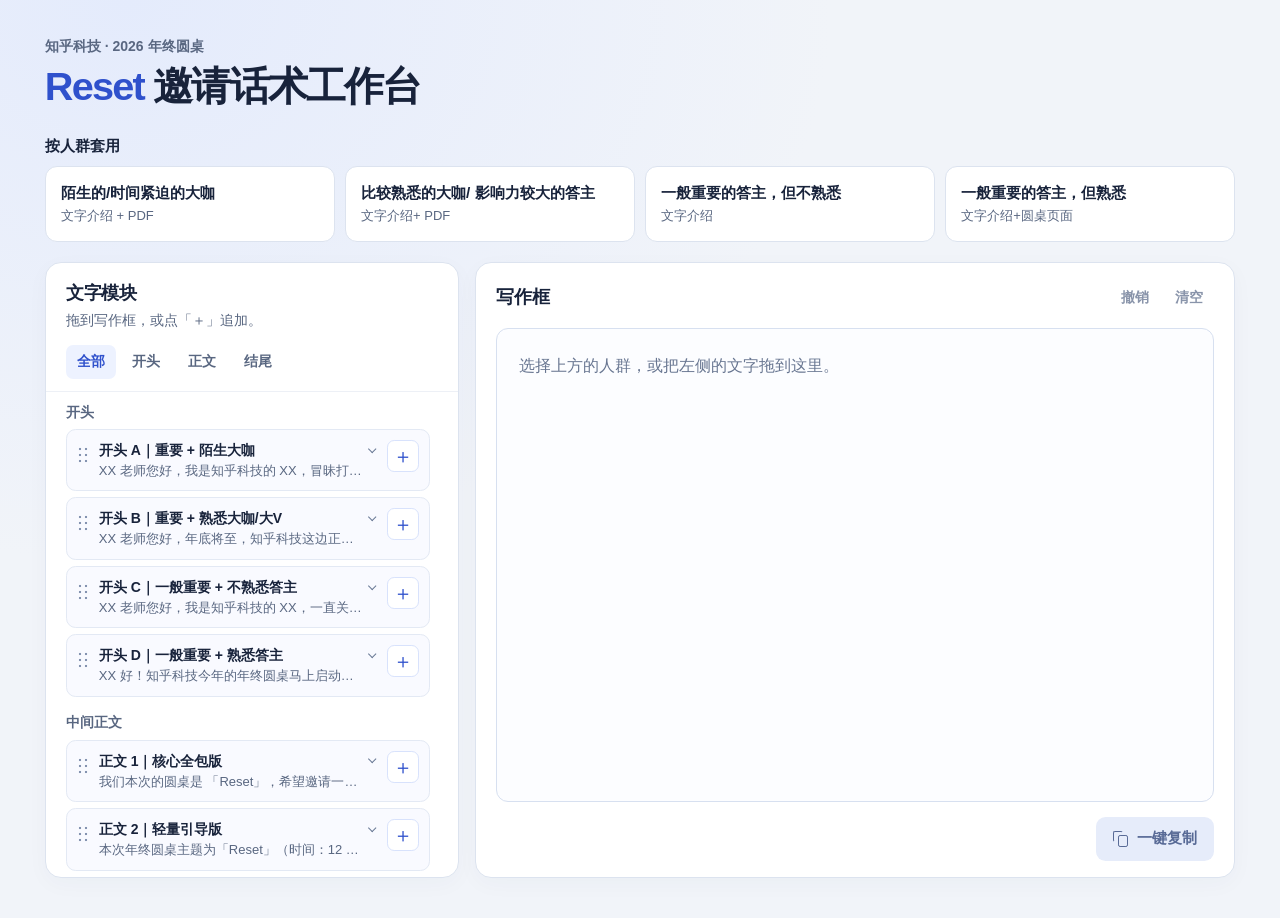
==== reset-invitation-studio/index.html @ f4f48638 "Remove the optional webpage note from the audience label" ====
<!doctype html>
<html lang="zh-CN">
<head>
  <meta charset="utf-8">
  <meta name="viewport" content="width=device-width, initial-scale=1">
  <meta name="description" content="为知乎科技 2026 年终圆桌组合、编辑和复制邀请话术。">
  <title>Reset 邀请话术工作台</title>
  <style>
    :root {
      color-scheme: light;
      font-family: Inter, -apple-system, BlinkMacSystemFont, "PingFang SC", "Microsoft YaHei", "Noto Sans CJK SC", sans-serif;
      color: #18233b;
      background: #f1f4f9;
      --muted: #596781;
      --border: #dce3ef;
      --accent: #2f51cc;
      --accent-light: #edf2ff;
      --white: #fff;
    }

    *, *::before, *::after { box-sizing: border-box; }
    [hidden] { display: none !important; }

    body {
      min-width: 18rem;
      min-height: 100vh;
      margin: 0;
      background: radial-gradient(ellipse at 10% 0%, #e4ebfc, transparent 44rem), #f1f4f9;
    }

    h1, h2, h3, p { margin: 0; }

    button, textarea { color: inherit; font: inherit; }
    button { cursor: pointer; }
    button:disabled { cursor: default; }

    button:focus-visible, summary:focus-visible {
      outline: 2px solid var(--accent);
      outline-offset: 3px;
    }

    .workspace {
      max-width: 88rem;
      margin-inline: auto;
      padding: clamp(1.5rem, 3vw, 2.75rem) clamp(1rem, 3.5vw, 3.25rem) 2.5rem;
    }

    .event-name {
      margin-bottom: 0.4rem;
      color: var(--muted);
      font-size: 0.875rem;
      font-weight: 600;
    }

    h1 {
      font-size: clamp(1.75rem, 3.1vw, 2.55rem);
      font-weight: 750;
      line-height: 1.16;
      letter-spacing: -0.045em;
    }

    h1 span { color: var(--accent); }

    .presets { margin-block: 1.75rem 1.25rem; }

    .presets h2 {
      margin-bottom: 0.625rem;
      font-size: 0.9375rem;
    }

    .preset-grid {
      display: grid;
      grid-template-columns: repeat(4, minmax(0, 1fr));
      gap: 0.625rem;
    }

    .preset {
      min-height: 4.75rem;
      padding: 0.75rem 0.95rem;
      border: 1px solid var(--border);
      border-radius: 0.75rem;
      background: var(--white);
      text-align: left;
      transition: border-color 120ms ease, background 120ms ease;
    }

    .preset:hover { border-color: #9aaddf; }

    .preset[aria-pressed="true"] {
      border-color: var(--accent);
      background: var(--accent-light);
      box-shadow: inset 0 0 0 1px var(--accent);
    }

    .preset-name {
      display: block;
      font-size: 0.9625rem;
      font-weight: 700;
      line-height: 1.45;
    }

    .preset-channel {
      display: block;
      margin-top: 0.2rem;
      color: var(--muted);
      font-size: 0.8125rem;
      line-height: 1.4;
    }

    .studio {
      display: grid;
      grid-template-columns: minmax(20rem, 0.9fr) minmax(0, 1.65fr);
      gap: 1rem;
    }

    .panel {
      display: flex;
      flex-direction: column;
      height: clamp(32rem, calc(100dvh - 17.75rem), 49rem);
      min-width: 0;
      border: 1px solid var(--border);
      border-radius: 1rem;
      background: var(--white);
      box-shadow: 0 6px 22px #263d6a08;
    }

    .panel-header { padding: 1.125rem 1.25rem 0.85rem; }

    .panel-header h2 {
      font-size: 1.125rem;
      line-height: 1.4;
      letter-spacing: -0.015em;
    }

    .panel-header p {
      margin-top: 0.25rem;
      color: var(--muted);
      font-size: 0.875rem;
      line-height: 1.5;
    }

    .module-filters {
      display: flex;
      flex-wrap: wrap;
      gap: 0.35rem;
      padding: 0 1.25rem 0.75rem;
      border-bottom: 1px solid #edf0f6;
    }

    .filter, .editor-action {
      min-height: 2.125rem;
      padding: 0.3rem 0.625rem;
      border: 1px solid transparent;
      border-radius: 0.45rem;
      background: transparent;
      color: var(--muted);
      font-size: 0.875rem;
      font-weight: 600;
    }

    .filter:hover, .editor-action:hover:not(:disabled) { background: #f2f5fb; }

    .filter[aria-pressed="true"] {
      background: var(--accent-light);
      color: var(--accent);
    }

    .module-list {
      flex: 1;
      min-height: 0;
      overflow-y: auto;
      overscroll-behavior-y: contain;
      scrollbar-gutter: stable;
      padding: 0.75rem 0.8rem 1rem 1.25rem;
    }

    .module-group + .module-group { margin-top: 1.1rem; }

    .module-group h3 {
      margin-bottom: 0.45rem;
      color: var(--muted);
      font-size: 0.875rem;
      font-weight: 700;
    }

    .module-card {
      display: grid;
      grid-template-columns: 0.75rem minmax(0, 1fr) 2rem;
      align-items: start;
      gap: 0.625rem;
      padding: 0.625rem;
      border: 1px solid #e3e9f4;
      border-radius: 0.6rem;
      background: #f9faff;
      cursor: grab;
    }

    .module-card + .module-card { margin-top: 0.375rem; }
    .module-card:hover { border-color: #aebaDF; }
    .module-card.is-dragging { opacity: 0.55; cursor: grabbing; }

    .grip {
      width: 0.75rem;
      height: 1.125rem;
      margin-top: 0.38rem;
      background: radial-gradient(circle, #8493b0 1px, transparent 1.6px) 0 0 / 0.375rem 0.375rem;
    }

    .module-card summary {
      position: relative;
      padding-right: 0.875rem;
      list-style: none;
      cursor: pointer;
    }

    .module-card summary::-webkit-details-marker { display: none; }

    .module-card summary::after {
      position: absolute;
      top: 0.37rem;
      right: 0.15rem;
      width: 0.4rem;
      height: 0.4rem;
      border: solid #687894;
      border-width: 0 1.5px 1.5px 0;
      content: "";
      transform: rotate(45deg);
    }

    .module-card details[open] summary::after { transform: translateY(0.15rem) rotate(225deg); }

    .module-title {
      display: block;
      font-size: 0.875rem;
      font-weight: 700;
      line-height: 1.5;
      overflow-wrap: anywhere;
    }

    .module-snippet, .module-note {
      color: var(--muted);
      font-size: 0.8125rem;
      line-height: 1.5;
    }

    .module-snippet {
      display: block;
      overflow: hidden;
      text-overflow: ellipsis;
      white-space: nowrap;
    }

    .module-card details[open] .module-snippet { display: none; }

    .module-note { margin-top: 0.35rem; }

    .module-text {
      margin-top: 0.4rem;
      font-size: 1rem;
      line-height: 1.65;
      white-space: pre-wrap;
      overflow-wrap: anywhere;
      cursor: text;
    }

    .add-button {
      display: grid;
      place-items: center;
      width: 2rem;
      height: 2rem;
      padding: 0;
      border: 1px solid #d8e2fc;
      border-radius: 0.45rem;
      background: var(--white);
      color: var(--accent);
      font-size: 1.25rem;
      line-height: 1;
    }

    .add-button:hover { background: var(--accent-light); }

    .compose-header {
      display: flex;
      justify-content: space-between;
      align-items: center;
      gap: 0.75rem;
    }

    .editor-actions { display: flex; gap: 0.25rem; }
    .editor-action:disabled { color: #8994aa; }

    .editor-frame {
      position: relative;
      display: flex;
      flex: 1;
      min-height: 0;
      margin: 0 1.25rem;
      border: 1px solid #d7e0f0;
      border-radius: 0.75rem;
      background: #fcfdff;
      transition: border-color 120ms ease, background 120ms ease;
    }

    .editor-frame:focus-within, .editor-frame.is-over {
      border-color: var(--accent);
      box-shadow: 0 0 0 2px #e2eaff;
    }

    .editor-frame.can-drop { border-color: var(--accent); border-style: dashed; }
    .editor-frame.is-over { background: var(--accent-light); }

    .drop-hint {
      position: absolute;
      right: 0.75rem;
      bottom: 0.75rem;
      display: none;
      padding: 0.45rem 0.65rem;
      border-radius: 0.45rem;
      background: var(--accent);
      color: var(--white);
      font-size: 0.875rem;
      font-weight: 600;
      pointer-events: none;
    }

    .editor-frame.is-over .drop-hint { display: block; }

    textarea {
      display: block;
      flex: 1;
      min-width: 0;
      min-height: 0;
      padding: clamp(0.9rem, 2vw, 1.375rem);
      resize: none;
      border: 0;
      border-radius: inherit;
      outline: none;
      background: transparent;
      font-size: 1rem;
      line-height: 1.85;
    }

    textarea::placeholder { color: #687691; }

    .editor-footer {
      display: flex;
      align-items: center;
      justify-content: space-between;
      gap: 0.75rem;
      padding: 0.9rem 1.25rem 1rem;
    }

    .feedback { color: #38558f; font-size: 0.875rem; line-height: 1.45; }

    .copy-button {
      display: inline-flex;
      flex: none;
      align-items: center;
      justify-content: center;
      gap: 0.55rem;
      min-height: 2.75rem;
      padding: 0.55rem 1rem;
      border: 1px solid transparent;
      border-radius: 0.6rem;
      background: var(--accent);
      color: var(--white);
      font-size: 0.9375rem;
      font-weight: 700;
    }

    .copy-button:hover:not(:disabled) { background: #233fa8; }
    .copy-button:disabled { background: #e6ecfa; color: #586a96; }

    .copy-icon {
      position: relative;
      display: block;
      width: 0.95rem;
      height: 1rem;
    }

    .copy-icon::before, .copy-icon::after {
      position: absolute;
      width: 0.63rem;
      height: 0.73rem;
      border: 1.5px solid currentColor;
      border-radius: 0.13rem;
      content: "";
    }

    .copy-icon::before { top: 0; left: 0; border-right-color: transparent; border-bottom-color: transparent; }
    .copy-icon::after { right: 0; bottom: 0; }

    @media (max-width: 56rem) {
      .preset-grid { grid-template-columns: repeat(2, minmax(0, 1fr)); }
      .studio { grid-template-columns: minmax(0, 1fr); }
      .panel { height: auto; }
      .module-list { max-height: 18rem; }
      .compose-panel { height: 32rem; }
    }

    @media (max-width: 29rem) {
      .workspace { padding-inline: 0.75rem; }
      .preset { padding-inline: 0.65rem; }
      .preset-name { font-size: 0.875rem; }
      .panel-header, .module-filters, .editor-footer { padding-inline: 0.85rem; }
      .module-list { padding-left: 0.85rem; }
      .editor-frame { margin-inline: 0.85rem; }
    }

    @media (prefers-reduced-motion: reduce) {
      *, *::before, *::after { transition: none !important; }
    }
  </style>
</head>
<body>
  <main class="workspace">
    <header>
      <p class="event-name">知乎科技 · 2026 年终圆桌</p>
      <h1><span>Reset</span> 邀请话术工作台</h1>
    </header>

    <section class="presets" aria-labelledby="presets-title">
      <h2 id="presets-title">按人群套用</h2>
      <div class="preset-grid" id="presets"></div>
    </section>

    <div class="studio">
      <section class="panel" aria-labelledby="modules-title">
        <header class="panel-header">
          <h2 id="modules-title">文字模块</h2>
          <p>拖到写作框，或点「＋」追加。</p>
        </header>
        <div class="module-filters" role="group" aria-label="筛选文字模块">
          <button class="filter" type="button" data-filter="all" aria-pressed="true">全部</button>
          <button class="filter" type="button" data-filter="opening" aria-pressed="false">开头</button>
          <button class="filter" type="button" data-filter="body" aria-pressed="false">正文</button>
          <button class="filter" type="button" data-filter="ending" aria-pressed="false">结尾</button>
        </div>
        <div class="module-list" id="module-list"></div>
      </section>

      <section class="panel compose-panel" id="compose-panel" aria-labelledby="compose-title">
        <header class="panel-header compose-header">
          <h2 id="compose-title">写作框</h2>
          <div class="editor-actions">
            <button class="editor-action" id="undo" type="button" disabled>撤销</button>
            <button class="editor-action" id="clear" type="button" disabled>清空</button>
          </div>
        </header>
        <div class="editor-frame" id="editor-frame">
          <textarea id="editor" aria-label="邀请话术正文" placeholder="选择上方的人群，或把左侧的文字拖到这里。" spellcheck="false"></textarea>
          <span class="drop-hint" aria-hidden="true">松开后追加文字</span>
        </div>
        <footer class="editor-footer">
          <p class="feedback" id="feedback" role="status"></p>
          <button class="copy-button" id="copy" type="button" disabled>
            <span class="copy-icon" aria-hidden="true"></span>
            一键复制
          </button>
        </footer>
      </section>
    </div>
  </main>

  <template id="module-card-template">
    <article class="module-card" draggable="true">
      <span class="grip" aria-hidden="true"></span>
      <details>
        <summary>
          <span class="module-title"></span>
          <span class="module-snippet"></span>
        </summary>
        <p class="module-note" hidden></p>
        <p class="module-text"></p>
      </details>
      <button class="add-button" type="button">＋</button>
    </article>
  </template>

  <script>
    const moduleGroups = [
      { id: 'opening', title: '开头' },
      { id: 'body', title: '中间正文' },
      { id: 'ending', title: '结尾引导' },
    ];

    const modules = [
      {
        id: 'opening-a', group: 'opening', title: '开头 A｜重要 + 陌生大咖',
        text: 'XX 老师您好，我是知乎科技的 XX，冒昧打扰。之前关注过您在 XX 方向的工作，2026年收官之际，知乎科技即将举办年终线上圆桌活动，想诚挚邀请您参与。',
      },
      {
        id: 'opening-b', group: 'opening', title: '开头 B｜重要 + 熟悉大咖/大V',
        text: 'XX 老师您好，年底将至，知乎科技这边正在筹备今年的年终线上圆桌，想诚挚邀请您参与。',
      },
      {
        id: 'opening-c', group: 'opening', title: '开头 C｜一般重要 + 不熟悉答主',
        text: 'XX 老师您好，我是知乎科技的 XX，一直关注您在站内的专业分享。年底将至，知乎科技推出了 2026 年终圆桌策划，想来邀请您参与。',
      },
      {
        id: 'opening-d', group: 'opening', title: '开头 D｜一般重要 + 熟悉答主',
        text: 'XX 好！知乎科技今年的年终圆桌马上启动了，来问问你今年有没有兴趣一起参与。',
      },
      {
        id: 'body-1', group: 'body', title: '正文 1｜核心全包版',
        note: '（针对重要人群，不点开附件也能做决定）',
        text: `我们本次的圆桌是 「Reset」，希望邀请一线研究者和从业者，共同回顾这一年的经历与判断。去年的年终策划累计产生了 12w+ 互动、1000w+ 全网曝光。
为了不占用您太多时间，核心信息整理如下：
活动时间：2026 年 12 月 8 日 — 2027 年 1 月 5 日（期间任意时间发布均可）
话题方向（任选其一，或自带议题）：
· 个人感受：总结你的 2026，聊聊这一年的真实体感与关键选择；
· 行业变化：分享您这一年对 AI 行业「潮起潮落」的观察与思考；
· 专业判断：聊聊您对当下格局变化中的取舍和思考。
参与方式：您可以从PDF里直接点击链接，选一道感兴趣的问题作答，或提出一个您认为值得行业继续探讨的新问题（篇幅不限，我们也可以协助您敲定选题、梳理结构）。
我们将提供的平台支持：圆桌主页嘉宾席、精选至年度专题、官方账号及外媒矩阵的强力传播，以及站内专属流量扶持。`,
      },
      {
        id: 'body-2', group: 'body', title: '正文 2｜轻量引导版',
        note: '（针对一般重要人群，亮出利益点 + 引导看链接）',
        text: `本次年终圆桌主题为「Reset」（时间：12 月 8 日 — 1 月 5 日），围绕个人感受、行业变化、专业判断三个方向，邀请科技从业者一起复盘 2026。
参与方式很灵活，挑选圆桌里感兴趣的问题作答，或者自己发起新议题都可以（篇幅不限）。优质内容会获得圆桌首页露出、官方流量扶持、1w 超赞包奖励，以及知乎官号和外部矩阵的传播推荐。`,
      },
      {
        id: 'ending-1', group: 'ending', title: '结尾 1｜配PDF',
        note: '（适用：重要 + 熟悉大咖 / 一般重要 + 不熟悉答主）',
        text: '具体的活动介绍和参考议题都在附件 PDF 里，供您参考。如果您有感兴趣的方向，您方便时我们可以随时交流。',
      },
      {
        id: 'ending-2', group: 'ending', title: '结尾 2｜配圆桌页',
        note: '（适用：一般重要 + 熟悉答主）',
        text: '具体的问题列表直接看圆桌页就行：[圆桌链接]。如果有感兴趣的问题，欢迎回答～',
      },
    ];

    const presets = [
      { name: '陌生的/时间紧迫的大咖', channel: '文字介绍 + PDF', modules: ['opening-a', 'body-1', 'ending-1'] },
      { name: '比较熟悉的大咖/ 影响力较大的答主', channel: '文字介绍+ PDF', modules: ['opening-b', 'body-1', 'ending-1'] },
      { name: '一般重要的答主，但不熟悉', channel: '文字介绍', modules: ['opening-c', 'body-2'] },
      { name: '一般重要的答主，但熟悉', channel: '文字介绍+圆桌页面', modules: ['opening-d', 'body-2', 'ending-2'] },
    ];

    const editor = document.getElementById('editor');
    const editorFrame = document.getElementById('editor-frame');
    const composePanel = document.getElementById('compose-panel');
    const presetList = document.getElementById('presets');
    const moduleList = document.getElementById('module-list');
    const cardTemplate = document.getElementById('module-card-template');
    const undoButton = document.getElementById('undo');
    const clearButton = document.getElementById('clear');
    const copyButton = document.getElementById('copy');
    const feedback = document.getElementById('feedback');
    const moduleTexts = new Map(modules.map(module => [module.id, module.text]));
    let activePreset = null;
    let previousDraft = null;
    let draggedModule = null;

    function updateControls(message = '') {
      for (const button of presetList.children) {
        button.setAttribute('aria-pressed', String(Number(button.dataset.preset) === activePreset));
      }
      undoButton.disabled = previousDraft === null;
      clearButton.disabled = editor.value.length === 0;
      copyButton.disabled = editor.value.length === 0;
      feedback.textContent = message;
    }

    function changeDraft(text, preset, message) {
      if (editor.value !== text || activePreset !== preset) {
        previousDraft = { text: editor.value, preset: activePreset };
        editor.value = text;
        activePreset = preset;
      }
      updateControls(message);
    }

    function appendModule(module) {
      let separator = '';
      if (editor.value && !editor.value.endsWith('\n\n')) {
        separator = editor.value.endsWith('\n') ? '\n' : '\n\n';
      }
      changeDraft(editor.value + separator + module.text, activePreset, '已追加' + module.title.split('｜')[0]);
      editor.setSelectionRange(editor.value.length, editor.value.length);
      editor.scrollTop = editor.scrollHeight;
    }

    function selectPreset(index) {
      const preset = presets[index];
      const text = preset.modules.map(id => moduleTexts.get(id)).join('\n\n');
      changeDraft(text, index, '已填入对应话术');
      editor.setSelectionRange(0, 0);
      editor.scrollTop = 0;
      if (window.matchMedia('(max-width: 56rem)').matches) {
        composePanel.scrollIntoView({ block: 'start' });
      }
    }

    presets.forEach((preset, index) => {
      const button = document.createElement('button');
      const name = document.createElement('span');
      const channel = document.createElement('span');
      button.className = 'preset';
      button.type = 'button';
      button.dataset.preset = index;
      button.setAttribute('aria-pressed', 'false');
      name.className = 'preset-name';
      name.textContent = preset.name;
      channel.className = 'preset-channel';
      channel.textContent = preset.channel;
      button.append(name, channel);
      button.addEventListener('click', () => selectPreset(index));
      presetList.append(button);
    });

    for (const group of moduleGroups) {
      const section = document.createElement('section');
      const heading = document.createElement('h3');
      section.className = 'module-group';
      section.dataset.group = group.id;
      heading.textContent = group.title;
      section.append(heading);

      for (const module of modules.filter(item => item.group === group.id)) {
        const card = cardTemplate.content.firstElementChild.cloneNode(true);
        const note = card.querySelector('.module-note');
        const addButton = card.querySelector('.add-button');
        card.querySelector('.module-title').textContent = module.title;
        card.querySelector('.module-snippet').textContent = module.text.split('\n')[0];
        card.querySelector('.module-text').textContent = module.text;
        if (module.note) {
          note.textContent = module.note;
          note.hidden = false;
        }
        addButton.setAttribute('aria-label', '追加' + module.title);
        addButton.title = '追加到写作框';
        addButton.addEventListener('click', () => appendModule(module));
        card.addEventListener('dragstart', event => {
          if (event.target !== card) return;
          draggedModule = module;
          event.dataTransfer.effectAllowed = 'copy';
          event.dataTransfer.setData('text/plain', module.text);
          card.classList.add('is-dragging');
          editorFrame.classList.add('can-drop');
        });
        card.addEventListener('dragend', () => {
          draggedModule = null;
          card.classList.remove('is-dragging');
          editorFrame.classList.remove('can-drop', 'is-over');
        });
        section.append(card);
      }
      moduleList.append(section);
    }

    const filters = document.querySelectorAll('[data-filter]');
    for (const filter of filters) {
      filter.addEventListener('click', () => {
        for (const button of filters) {
          button.setAttribute('aria-pressed', String(button === filter));
        }
        for (const group of moduleList.children) {
          group.hidden = filter.dataset.filter !== 'all' && group.dataset.group !== filter.dataset.filter;
        }
        moduleList.scrollTop = 0;
      });
    }

    editorFrame.addEventListener('dragover', event => {
      if (!draggedModule) return;
      event.preventDefault();
      event.dataTransfer.dropEffect = 'copy';
      editorFrame.classList.add('is-over');
    });

    editorFrame.addEventListener('dragleave', event => {
      if (!editorFrame.contains(event.relatedTarget)) editorFrame.classList.remove('is-over');
    });

    editorFrame.addEventListener('drop', event => {
      if (!draggedModule) return;
      event.preventDefault();
      editorFrame.classList.remove('is-over');
      editor.focus({ preventScroll: true });
      appendModule(draggedModule);
    });

    editor.addEventListener('input', () => {
      previousDraft = null;
      if (!editor.value) activePreset = null;
      updateControls();
    });

    clearButton.addEventListener('click', () => {
      changeDraft('', null, '已清空写作框');
      editor.focus({ preventScroll: true });
    });

    undoButton.addEventListener('click', () => {
      if (!previousDraft) return;
      editor.value = previousDraft.text;
      activePreset = previousDraft.preset;
      previousDraft = null;
      updateControls('已恢复上一版话术');
      editor.focus({ preventScroll: true });
    });

    copyButton.addEventListener('click', async () => {
      const text = editor.value;
      if (!text) return;
      try {
        await navigator.clipboard.writeText(text);
        feedback.textContent = '已复制到剪贴板';
      } catch {
        const start = editor.selectionStart;
        const end = editor.selectionEnd;
        editor.focus({ preventScroll: true });
        editor.select();
        let copied = false;
        try { copied = document.execCommand('copy'); } catch {}
        if (copied) {
          editor.setSelectionRange(start, end);
          copyButton.focus({ preventScroll: true });
          feedback.textContent = '已复制到剪贴板';
        } else {
          feedback.textContent = '已选中全文，可以手动复制';
        }
      }
    });
  </script>
</body>
</html>
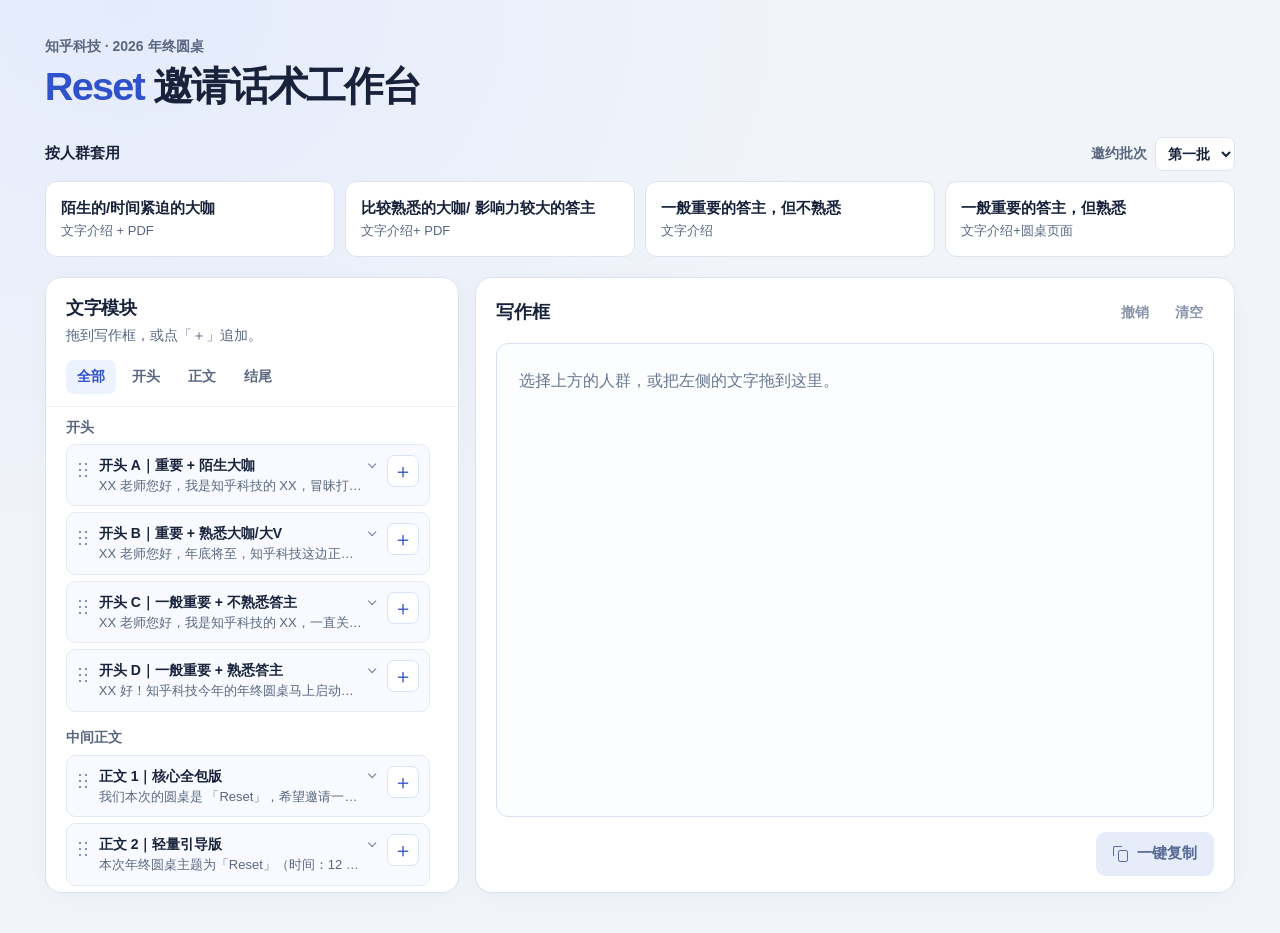
==== commit abf05fbf: "Update Reset invitation copy and add two invitation batches" ====
--- a/reset-invitation-studio/index.html
+++ b/reset-invitation-studio/index.html
@@ -30,11 +30,11 @@
 
     h1, h2, h3, p { margin: 0; }
 
-    button, textarea { color: inherit; font: inherit; }
+    button, select, textarea { color: inherit; font: inherit; }
     button { cursor: pointer; }
     button:disabled { cursor: default; }
 
-    button:focus-visible, summary:focus-visible {
+    button:focus-visible, select:focus-visible, summary:focus-visible {
       outline: 2px solid var(--accent);
       outline-offset: 3px;
     }
@@ -63,9 +63,33 @@
 
     .presets { margin-block: 1.75rem 1.25rem; }
 
-    .presets h2 {
+    .preset-header {
+      display: flex;
+      align-items: center;
+      justify-content: space-between;
+      gap: 0.75rem;
       margin-bottom: 0.625rem;
-      font-size: 0.9375rem;
+    }
+
+    .presets h2 { font-size: 0.9375rem; }
+
+    .batch-picker {
+      display: inline-flex;
+      align-items: center;
+      gap: 0.5rem;
+      color: var(--muted);
+      font-size: 0.875rem;
+      font-weight: 600;
+    }
+
+    .batch-picker select {
+      min-height: 2.125rem;
+      padding: 0.3rem 0.5rem;
+      border: 1px solid var(--border);
+      border-radius: 0.45rem;
+      background: var(--white);
+      color: #18233b;
+      cursor: pointer;
     }
 
     .preset-grid {
@@ -420,7 +444,16 @@
     </header>
 
     <section class="presets" aria-labelledby="presets-title">
-      <h2 id="presets-title">按人群套用</h2>
+      <div class="preset-header">
+        <h2 id="presets-title">按人群套用</h2>
+        <label class="batch-picker">
+          邀约批次
+          <select id="release-batch">
+            <option value="first">第一批</option>
+            <option value="second">第二批</option>
+          </select>
+        </label>
+      </div>
       <div class="preset-grid" id="presets"></div>
     </section>
 
@@ -506,7 +539,7 @@
         note: '（针对重要人群，不点开附件也能做决定）',
         text: `我们本次的圆桌是 「Reset」，希望邀请一线研究者和从业者，共同回顾这一年的经历与判断。去年的年终策划累计产生了 12w+ 互动、1000w+ 全网曝光。
 为了不占用您太多时间，核心信息整理如下：
-活动时间：2026 年 12 月 8 日 — 2027 年 1 月 5 日（期间任意时间发布均可）
+活动时间：2026 年 12 月 8 日 起
 话题方向（任选其一，或自带议题）：
 · 个人感受：总结你的 2026，聊聊这一年的真实体感与关键选择；
 · 行业变化：分享您这一年对 AI 行业「潮起潮落」的观察与思考；
@@ -517,32 +550,45 @@
       {
         id: 'body-2', group: 'body', title: '正文 2｜轻量引导版',
         note: '（针对一般重要人群，亮出利益点 + 引导看链接）',
-        text: `本次年终圆桌主题为「Reset」（时间：12 月 8 日 — 1 月 5 日），围绕个人感受、行业变化、专业判断三个方向，邀请科技从业者一起复盘 2026。
-参与方式很灵活，挑选圆桌里感兴趣的问题作答，或者自己发起新议题都可以（篇幅不限）。优质内容会获得圆桌首页露出、官方流量扶持、1w 超赞包奖励，以及知乎官号和外部矩阵的传播推荐。`,
-      },
-      {
-        id: 'ending-1', group: 'ending', title: '结尾 1｜配PDF',
+        text: `本次年终圆桌主题为「Reset」（时间：12 月 8 日起），围绕个人感受、行业变化、专业判断三个方向，邀请科技从业者一起复盘 2026。
+参与方式很灵活，您可以挑选圆桌里感兴趣的问题作答，或者自己发起新问题都可以（篇幅不限）。优质内容会获得圆桌首页露出、官方流量扶持、超赞包奖励，以及知乎官号和外部矩阵的传播推荐。`,
+      },
+      {
+        id: 'ending-pdf-first', group: 'ending', title: '结尾 1｜配PDF · 第一批',
         note: '（适用：重要 + 熟悉大咖 / 一般重要 + 不熟悉答主）',
-        text: '具体的活动介绍和参考议题都在附件 PDF 里，供您参考。如果您有感兴趣的方向，您方便时我们可以随时交流。',
-      },
-      {
-        id: 'ending-2', group: 'ending', title: '结尾 2｜配圆桌页',
+        text: `完整的邀请函和往期参考放在附件 PDF 里了，供您参考。
+为了赶上我们第一波的集中宣发排期，如果您有兴趣参与，希望您尽量能在 12 月 14 日前完成发布；发布后把链接同步给我就好，我这边好及时为您安排圆桌收录、流量扶持和相关资源推介等。`,
+      },
+      {
+        id: 'ending-pdf-second', group: 'ending', title: '结尾 1｜配PDF · 第二批',
+        note: '（适用：重要 + 熟悉大咖 / 一般重要 + 不熟悉答主）',
+        text: `完整的邀请函和往期参考放在附件 PDF 里了，供您参考。
+为了赶上我们第一波的集中宣发排期，如果您有兴趣参与，希望尽量能在 12 月 21日前完成发布；发布后把链接同步给我就好，我这边好及时为您安排圆桌收录、流量扶持和相关资源推介等。`,
+      },
+      {
+        id: 'ending-roundtable-first', group: 'ending', title: '结尾2｜配圆桌页 · 第一批',
         note: '（适用：一般重要 + 熟悉答主）',
-        text: '具体的问题列表直接看圆桌页就行：[圆桌链接]。如果有感兴趣的问题，欢迎回答～',
+        text: `具体的问题列表直接看圆桌页就行：[圆桌链接]。有想聊的题尽量在 12 月 14 号前发出来哈～发完记得把链接发我，我好第一时间帮你安排圆桌收录、流量扶持和相关资源推介哦`,
+      },
+      {
+        id: 'ending-roundtable-second', group: 'ending', title: '结尾2｜配圆桌页 · 第二批',
+        note: '（适用：一般重要 + 熟悉答主）',
+        text: `具体的问题列表直接看圆桌页就行：[圆桌链接]。有想聊的题尽量在 12 月 21 号前发出来哈～发完记得把链接发我，我好第一时间帮你安排圆桌收录、流量扶持和相关资源推介哦`,
       },
     ];
 
     const presets = [
-      { name: '陌生的/时间紧迫的大咖', channel: '文字介绍 + PDF', modules: ['opening-a', 'body-1', 'ending-1'] },
-      { name: '比较熟悉的大咖/ 影响力较大的答主', channel: '文字介绍+ PDF', modules: ['opening-b', 'body-1', 'ending-1'] },
+      { name: '陌生的/时间紧迫的大咖', channel: '文字介绍 + PDF', modules: ['opening-a', 'body-1'], ending: 'ending-pdf' },
+      { name: '比较熟悉的大咖/ 影响力较大的答主', channel: '文字介绍+ PDF', modules: ['opening-b', 'body-1'], ending: 'ending-pdf' },
       { name: '一般重要的答主，但不熟悉', channel: '文字介绍', modules: ['opening-c', 'body-2'] },
-      { name: '一般重要的答主，但熟悉', channel: '文字介绍+圆桌页面', modules: ['opening-d', 'body-2', 'ending-2'] },
+      { name: '一般重要的答主，但熟悉', channel: '文字介绍+圆桌页面', modules: ['opening-d', 'body-2'], ending: 'ending-roundtable' },
     ];
 
     const editor = document.getElementById('editor');
     const editorFrame = document.getElementById('editor-frame');
     const composePanel = document.getElementById('compose-panel');
     const presetList = document.getElementById('presets');
+    const releaseBatch = document.getElementById('release-batch');
     const moduleList = document.getElementById('module-list');
     const cardTemplate = document.getElementById('module-card-template');
     const undoButton = document.getElementById('undo');
@@ -564,9 +610,9 @@
       feedback.textContent = message;
     }
 
-    function changeDraft(text, preset, message) {
+    function changeDraft(text, preset, message, batchToRestore = null) {
       if (editor.value !== text || activePreset !== preset) {
-        previousDraft = { text: editor.value, preset: activePreset };
+        previousDraft = { text: editor.value, preset: activePreset, batch: batchToRestore };
         editor.value = text;
         activePreset = preset;
       }
@@ -583,9 +629,14 @@
       editor.scrollTop = editor.scrollHeight;
     }
 
+    function getPresetText(preset, batch) {
+      const moduleIds = [...preset.modules];
+      if (preset.ending) moduleIds.push(preset.ending + '-' + batch);
+      return moduleIds.map(id => moduleTexts.get(id)).join('\n\n');
+    }
+
     function selectPreset(index) {
-      const preset = presets[index];
-      const text = preset.modules.map(id => moduleTexts.get(id)).join('\n\n');
+      const text = getPresetText(presets[index], releaseBatch.value);
       changeDraft(text, index, '已填入对应话术');
       editor.setSelectionRange(0, 0);
       editor.scrollTop = 0;
@@ -593,6 +644,20 @@
         composePanel.scrollIntoView({ block: 'start' });
       }
     }
+
+    releaseBatch.addEventListener('change', () => {
+      const preset = presets[activePreset];
+      if (!preset?.ending) return;
+
+      const batch = releaseBatch.value;
+      const previousBatch = batch === 'first' ? 'second' : 'first';
+      if (editor.value !== getPresetText(preset, previousBatch)) {
+        updateControls('点选人群可套用所选批次');
+        return;
+      }
+
+      changeDraft(getPresetText(preset, batch), activePreset, '已切换结尾批次', previousBatch);
+    });
 
     presets.forEach((preset, index) => {
       const button = document.createElement('button');
@@ -698,6 +763,7 @@
       if (!previousDraft) return;
       editor.value = previousDraft.text;
       activePreset = previousDraft.preset;
+      if (previousDraft.batch) releaseBatch.value = previousDraft.batch;
       previousDraft = null;
       updateControls('已恢复上一版话术');
       editor.focus({ preventScroll: true });
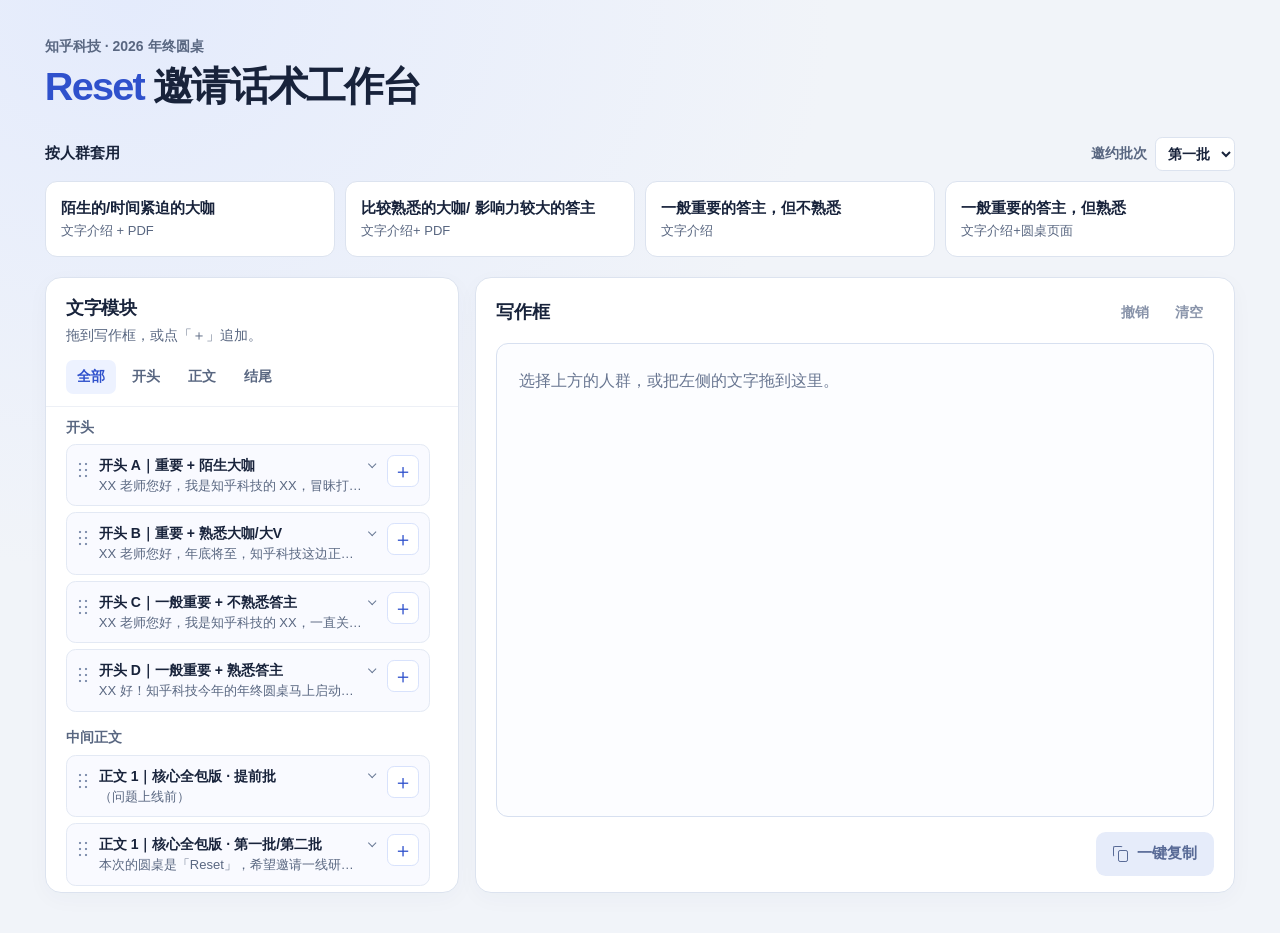
==== commit 5e3f2db6: "Use the updated invitation body for each batch" ====
--- a/reset-invitation-studio/index.html
+++ b/reset-invitation-studio/index.html
@@ -73,6 +73,13 @@
 
     .presets h2 { font-size: 0.9375rem; }
 
+    .batch-help {
+      margin-top: 0.2rem;
+      color: var(--muted);
+      font-size: 0.875rem;
+      line-height: 1.45;
+    }
+
     .batch-picker {
       display: inline-flex;
       align-items: center;
@@ -108,7 +115,8 @@
       transition: border-color 120ms ease, background 120ms ease;
     }
 
-    .preset:hover { border-color: #9aaddf; }
+    .preset:hover:not(:disabled) { border-color: #9aaddf; }
+    .preset:disabled { opacity: 0.6; }
 
     .preset[aria-pressed="true"] {
       border-color: var(--accent);
@@ -277,6 +285,20 @@
     .module-card details[open] .module-snippet { display: none; }
 
     .module-note { margin-top: 0.35rem; }
+
+    .module-reminder, .draft-reminder {
+      padding: 0.55rem 0.7rem;
+      border: 1px solid #efd9ab;
+      border-radius: 0.5rem;
+      background: #fff8e9;
+      color: #72450e;
+      font-size: 0.875rem;
+      line-height: 1.5;
+      overflow-wrap: anywhere;
+    }
+
+    .module-reminder { margin-top: 0.4rem; }
+    .draft-reminder { margin: 0 1.25rem 0.625rem; }
 
     .module-text {
       margin-top: 0.4rem;
@@ -428,7 +450,7 @@
       .preset-name { font-size: 0.875rem; }
       .panel-header, .module-filters, .editor-footer { padding-inline: 0.85rem; }
       .module-list { padding-left: 0.85rem; }
-      .editor-frame { margin-inline: 0.85rem; }
+      .editor-frame, .draft-reminder { margin-inline: 0.85rem; }
     }
 
     @media (prefers-reduced-motion: reduce) {
@@ -445,11 +467,15 @@
 
     <section class="presets" aria-labelledby="presets-title">
       <div class="preset-header">
-        <h2 id="presets-title">按人群套用</h2>
+        <div>
+          <h2 id="presets-title">按人群套用</h2>
+          <p class="batch-help" id="batch-help" hidden>圆桌页结尾可选第一批或第二批。</p>
+        </div>
         <label class="batch-picker">
           邀约批次
           <select id="release-batch">
-            <option value="first">第一批</option>
+            <option value="early">提前批</option>
+            <option value="first" selected>第一批</option>
             <option value="second">第二批</option>
           </select>
         </label>
@@ -480,6 +506,7 @@
             <button class="editor-action" id="clear" type="button" disabled>清空</button>
           </div>
         </header>
+        <p class="draft-reminder" id="draft-reminder" role="note" hidden></p>
         <div class="editor-frame" id="editor-frame">
           <textarea id="editor" aria-label="邀请话术正文" placeholder="选择上方的人群，或把左侧的文字拖到这里。" spellcheck="false"></textarea>
           <span class="drop-hint" aria-hidden="true">松开后追加文字</span>
@@ -504,6 +531,7 @@
           <span class="module-snippet"></span>
         </summary>
         <p class="module-note" hidden></p>
+        <p class="module-reminder" role="note" hidden></p>
         <p class="module-text"></p>
       </details>
       <button class="add-button" type="button">＋</button>
@@ -517,6 +545,8 @@
       { id: 'ending', title: '结尾引导' },
     ];
 
+    const linkedPdfReminder = "❗更换带有超链接的PDF（届时白包子猫会更新PDF，大家注意发的时候换上新的PDF）";
+
     const modules = [
       {
         id: 'opening-a', group: 'opening', title: '开头 A｜重要 + 陌生大咖',
@@ -535,35 +565,67 @@
         text: 'XX 好！知乎科技今年的年终圆桌马上启动了，来问问你今年有没有兴趣一起参与。',
       },
       {
-        id: 'body-1', group: 'body', title: '正文 1｜核心全包版',
+        id: 'body-1-early', group: 'body', title: '正文 1｜核心全包版 · 提前批',
         note: '（针对重要人群，不点开附件也能做决定）',
-        text: `我们本次的圆桌是 「Reset」，希望邀请一线研究者和从业者，共同回顾这一年的经历与判断。去年的年终策划累计产生了 12w+ 互动、1000w+ 全网曝光。
+        timing: '（问题上线前）',
+        text: `本次的圆桌是「Reset」，希望邀请一线研究者和从业者，共同回顾这一年的经历与判断。去年的年终策划累计产生了 12w+ 互动、1000w+ 全网曝光。
 为了不占用您太多时间，核心信息整理如下：
 活动时间：2026 年 12 月 8 日 起
-话题方向（任选其一，或自带议题）：
+可参考的讨论方向：
 · 个人感受：总结你的 2026，聊聊这一年的真实体感与关键选择；
 · 行业变化：分享您这一年对 AI 行业「潮起潮落」的观察与思考；
 · 专业判断：聊聊您对当下格局变化中的取舍和思考。
-参与方式：您可以从PDF里直接点击链接，选一道感兴趣的问题作答，或提出一个您认为值得行业继续探讨的新问题（篇幅不限，我们也可以协助您敲定选题、梳理结构）。
-我们将提供的平台支持：圆桌主页嘉宾席、精选至年度专题、官方账号及外媒矩阵的强力传播，以及站内专属流量扶持。`,
+参与方式：
+待相关问题正式上线，我们会第一时间给您发送链接，届时您可以挑选最感兴趣的重点问题作答（篇幅不限，我们也可以协助您敲定选题、梳理结构）。
+此外，也欢迎提出一个您认为值得行业继续探讨的新问题，我们也会针对您提出的优质问题进行重点运营。
+您将获得的平台支持：圆桌主页嘉宾席、精选至年度专题、官方账号及外媒矩阵的强力传播，以及站内专属流量扶持。`,
+      },
+      {
+        id: 'body-1', group: 'body', title: '正文 1｜核心全包版 · 第一批/第二批',
+        note: '（针对重要人群，不点开附件也能做决定）',
+        earlyVariant: 'body-1-early',
+        text: `本次的圆桌是「Reset」，希望邀请一线研究者和从业者，共同回顾这一年的经历与判断。去年的年终策划累计产生了 12w+ 互动、1000w+ 全网曝光。
+为了不占用您太多时间，核心信息整理如下：
+活动时间：2026 年 12 月 8 日 起
+可参考的讨论方向：
+· 个人感受：总结你的 2026，聊聊这一年的真实体感与关键选择；
+· 行业变化：分享您这一年对 AI 行业「潮起潮落」的观察与思考；
+· 专业判断：聊聊您对当下格局变化中的取舍和思考。
+参与方式：
+您可以从以下几个重点问题中挑选您感兴趣的作答：
+（待更新超链接）
+此外，也欢迎提出一个您认为值得行业继续探讨的新问题，我们也会针对您提出的优质问题进行重点运营。
+您将获得的平台支持：圆桌主页嘉宾席、精选至年度专题、官方账号及外媒矩阵的强力传播，以及站内专属流量扶持。`,
       },
       {
         id: 'body-2', group: 'body', title: '正文 2｜轻量引导版',
-        note: '（针对一般重要人群，亮出利益点 + 引导看链接）',
+        note: '（针对一般重要人群）',
         text: `本次年终圆桌主题为「Reset」（时间：12 月 8 日起），围绕个人感受、行业变化、专业判断三个方向，邀请科技从业者一起复盘 2026。
 参与方式很灵活，您可以挑选圆桌里感兴趣的问题作答，或者自己发起新问题都可以（篇幅不限）。优质内容会获得圆桌首页露出、官方流量扶持、超赞包奖励，以及知乎官号和外部矩阵的传播推荐。`,
       },
       {
+        id: 'ending-pdf-early', group: 'ending', title: '结尾 1｜配PDF · 提前批',
+        note: '（适用：重要 + 熟悉大咖 / 一般重要 + 不熟悉答主）',
+        timing: '（在圆桌问题提出之前）',
+        reminder: "❗需要在问题提出之后回溯「提前批」发出邀请的人，同步问题链接",
+        text: `完整的邀请函和往期参考放在附件 PDF 里了，供您参考。如果您提前有了灵感，也可以先按自己的节奏准备内容；正式的问题链接会在圆桌上线后第一时间同步给您，届时直接发布即可。
+
+为了赶上我们第一波的集中宣发排期，如果您有兴趣参与，希望尽量能在 12 月 14 日前完成发布；发布后把回答链接同步给我就好，我这边好及时为您安排圆桌收录、流量扶持和相关资源推介。`,
+      },
+      {
         id: 'ending-pdf-first', group: 'ending', title: '结尾 1｜配PDF · 第一批',
         note: '（适用：重要 + 熟悉大咖 / 一般重要 + 不熟悉答主）',
-        text: `完整的邀请函和往期参考放在附件 PDF 里了，供您参考。
+        timing: '（在圆桌问题提出之后）',
+        reminder: linkedPdfReminder,
+        text: `完整的邀请函和往期参考放在附件 PDF 里了，供您参考
 为了赶上我们第一波的集中宣发排期，如果您有兴趣参与，希望您尽量能在 12 月 14 日前完成发布；发布后把链接同步给我就好，我这边好及时为您安排圆桌收录、流量扶持和相关资源推介等。`,
       },
       {
         id: 'ending-pdf-second', group: 'ending', title: '结尾 1｜配PDF · 第二批',
         note: '（适用：重要 + 熟悉大咖 / 一般重要 + 不熟悉答主）',
+        reminder: linkedPdfReminder,
         text: `完整的邀请函和往期参考放在附件 PDF 里了，供您参考。
-为了赶上我们第一波的集中宣发排期，如果您有兴趣参与，希望尽量能在 12 月 21日前完成发布；发布后把链接同步给我就好，我这边好及时为您安排圆桌收录、流量扶持和相关资源推介等。`,
+如果您有兴趣参与，希望尽量能在 12 月 21日前完成发布；发布后把链接同步给我就好，我这边好及时为您安排圆桌收录、流量扶持和相关资源推介等。`,
       },
       {
         id: 'ending-roundtable-first', group: 'ending', title: '结尾2｜配圆桌页 · 第一批',
@@ -589,32 +651,49 @@
     const composePanel = document.getElementById('compose-panel');
     const presetList = document.getElementById('presets');
     const releaseBatch = document.getElementById('release-batch');
+    const batchHelp = document.getElementById('batch-help');
+    const draftReminder = document.getElementById('draft-reminder');
     const moduleList = document.getElementById('module-list');
     const cardTemplate = document.getElementById('module-card-template');
     const undoButton = document.getElementById('undo');
     const clearButton = document.getElementById('clear');
     const copyButton = document.getElementById('copy');
     const feedback = document.getElementById('feedback');
-    const moduleTexts = new Map(modules.map(module => [module.id, module.text]));
+    const modulesById = new Map(modules.map(module => [module.id, module]));
+    const batches = Array.from(releaseBatch.options, option => option.value);
+    let selectedBatch = releaseBatch.value;
     let activePreset = null;
+    let activeReminder = '';
     let previousDraft = null;
     let draggedModule = null;
 
     function updateControls(message = '') {
       for (const button of presetList.children) {
-        button.setAttribute('aria-pressed', String(Number(button.dataset.preset) === activePreset));
+        const index = Number(button.dataset.preset);
+        const ending = presets[index].ending;
+        button.setAttribute('aria-pressed', String(index === activePreset));
+        button.disabled = Boolean(ending && !modulesById.has(ending + '-' + selectedBatch));
       }
+      batchHelp.hidden = selectedBatch !== 'early';
+      draftReminder.textContent = activeReminder;
+      draftReminder.hidden = !activeReminder;
       undoButton.disabled = previousDraft === null;
       clearButton.disabled = editor.value.length === 0;
       copyButton.disabled = editor.value.length === 0;
       feedback.textContent = message;
     }
 
-    function changeDraft(text, preset, message, batchToRestore = null) {
-      if (editor.value !== text || activePreset !== preset) {
-        previousDraft = { text: editor.value, preset: activePreset, batch: batchToRestore };
+    function changeDraft(text, preset, message, { reminder = activeReminder, batchToRestore = null } = {}) {
+      if (editor.value !== text || activePreset !== preset || activeReminder !== reminder) {
+        previousDraft = {
+          text: editor.value,
+          preset: activePreset,
+          reminder: activeReminder,
+          batch: batchToRestore,
+        };
         editor.value = text;
         activePreset = preset;
+        activeReminder = reminder;
       }
       updateControls(message);
     }
@@ -624,20 +703,31 @@
       if (editor.value && !editor.value.endsWith('\n\n')) {
         separator = editor.value.endsWith('\n') ? '\n' : '\n\n';
       }
-      changeDraft(editor.value + separator + module.text, activePreset, '已追加' + module.title.split('｜')[0]);
+      const reminder = module.group === 'ending' ? module.reminder ?? '' : activeReminder;
+      changeDraft(editor.value + separator + module.text, activePreset, '已追加' + module.title.split('｜')[0], { reminder });
       editor.setSelectionRange(editor.value.length, editor.value.length);
       editor.scrollTop = editor.scrollHeight;
     }
 
-    function getPresetText(preset, batch) {
-      const moduleIds = [...preset.modules];
-      if (preset.ending) moduleIds.push(preset.ending + '-' + batch);
-      return moduleIds.map(id => moduleTexts.get(id)).join('\n\n');
+    function getPresetDraft(preset, batch) {
+      const ending = preset.ending && modulesById.get(preset.ending + '-' + batch);
+      if (preset.ending && !ending) return null;
+
+      const paragraphs = preset.modules.map(id => {
+        const module = modulesById.get(id);
+        return batch === 'early' && module.earlyVariant
+          ? modulesById.get(module.earlyVariant).text
+          : module.text;
+      });
+      if (ending) paragraphs.push(ending.text);
+      return { text: paragraphs.join('\n\n'), reminder: ending?.reminder ?? '' };
     }
 
     function selectPreset(index) {
-      const text = getPresetText(presets[index], releaseBatch.value);
-      changeDraft(text, index, '已填入对应话术');
+      const draft = getPresetDraft(presets[index], selectedBatch);
+      if (!draft) return;
+
+      changeDraft(draft.text, index, '已填入对应话术', { reminder: draft.reminder });
       editor.setSelectionRange(0, 0);
       editor.scrollTop = 0;
       if (window.matchMedia('(max-width: 56rem)').matches) {
@@ -646,17 +736,25 @@
     }
 
     releaseBatch.addEventListener('change', () => {
+      const previousBatch = selectedBatch;
+      selectedBatch = releaseBatch.value;
       const preset = presets[activePreset];
-      if (!preset?.ending) return;
-
-      const batch = releaseBatch.value;
-      const previousBatch = batch === 'first' ? 'second' : 'first';
-      if (editor.value !== getPresetText(preset, previousBatch)) {
+      const nextDraft = preset?.ending ? getPresetDraft(preset, selectedBatch) : null;
+      if (!nextDraft) {
+        updateControls();
+        return;
+      }
+
+      const matchesPreset = batches.some(batch => editor.value === getPresetDraft(preset, batch)?.text);
+      if (!matchesPreset) {
         updateControls('点选人群可套用所选批次');
         return;
       }
 
-      changeDraft(getPresetText(preset, batch), activePreset, '已切换结尾批次', previousBatch);
+      changeDraft(nextDraft.text, activePreset, '已切换邀约批次', {
+        reminder: nextDraft.reminder,
+        batchToRestore: previousBatch,
+      });
     });
 
     presets.forEach((preset, index) => {
@@ -675,6 +773,7 @@
       button.addEventListener('click', () => selectPreset(index));
       presetList.append(button);
     });
+    updateControls();
 
     for (const group of moduleGroups) {
       const section = document.createElement('section');
@@ -689,11 +788,16 @@
         const note = card.querySelector('.module-note');
         const addButton = card.querySelector('.add-button');
         card.querySelector('.module-title').textContent = module.title;
-        card.querySelector('.module-snippet').textContent = module.text.split('\n')[0];
+        card.querySelector('.module-snippet').textContent = module.timing ?? module.text.split('\n')[0];
         card.querySelector('.module-text').textContent = module.text;
         if (module.note) {
-          note.textContent = module.note;
+          note.textContent = [module.timing, module.note].filter(Boolean).join(' ');
           note.hidden = false;
+        }
+        if (module.reminder) {
+          const reminder = card.querySelector('.module-reminder');
+          reminder.textContent = module.reminder;
+          reminder.hidden = false;
         }
         addButton.setAttribute('aria-label', '追加' + module.title);
         addButton.title = '追加到写作框';
@@ -750,12 +854,15 @@
 
     editor.addEventListener('input', () => {
       previousDraft = null;
-      if (!editor.value) activePreset = null;
+      if (!editor.value) {
+        activePreset = null;
+        activeReminder = '';
+      }
       updateControls();
     });
 
     clearButton.addEventListener('click', () => {
-      changeDraft('', null, '已清空写作框');
+      changeDraft('', null, '已清空写作框', { reminder: '' });
       editor.focus({ preventScroll: true });
     });
 
@@ -763,7 +870,11 @@
       if (!previousDraft) return;
       editor.value = previousDraft.text;
       activePreset = previousDraft.preset;
-      if (previousDraft.batch) releaseBatch.value = previousDraft.batch;
+      activeReminder = previousDraft.reminder;
+      if (previousDraft.batch) {
+        selectedBatch = previousDraft.batch;
+        releaseBatch.value = selectedBatch;
+      }
       previousDraft = null;
       updateControls('已恢复上一版话术');
       editor.focus({ preventScroll: true });
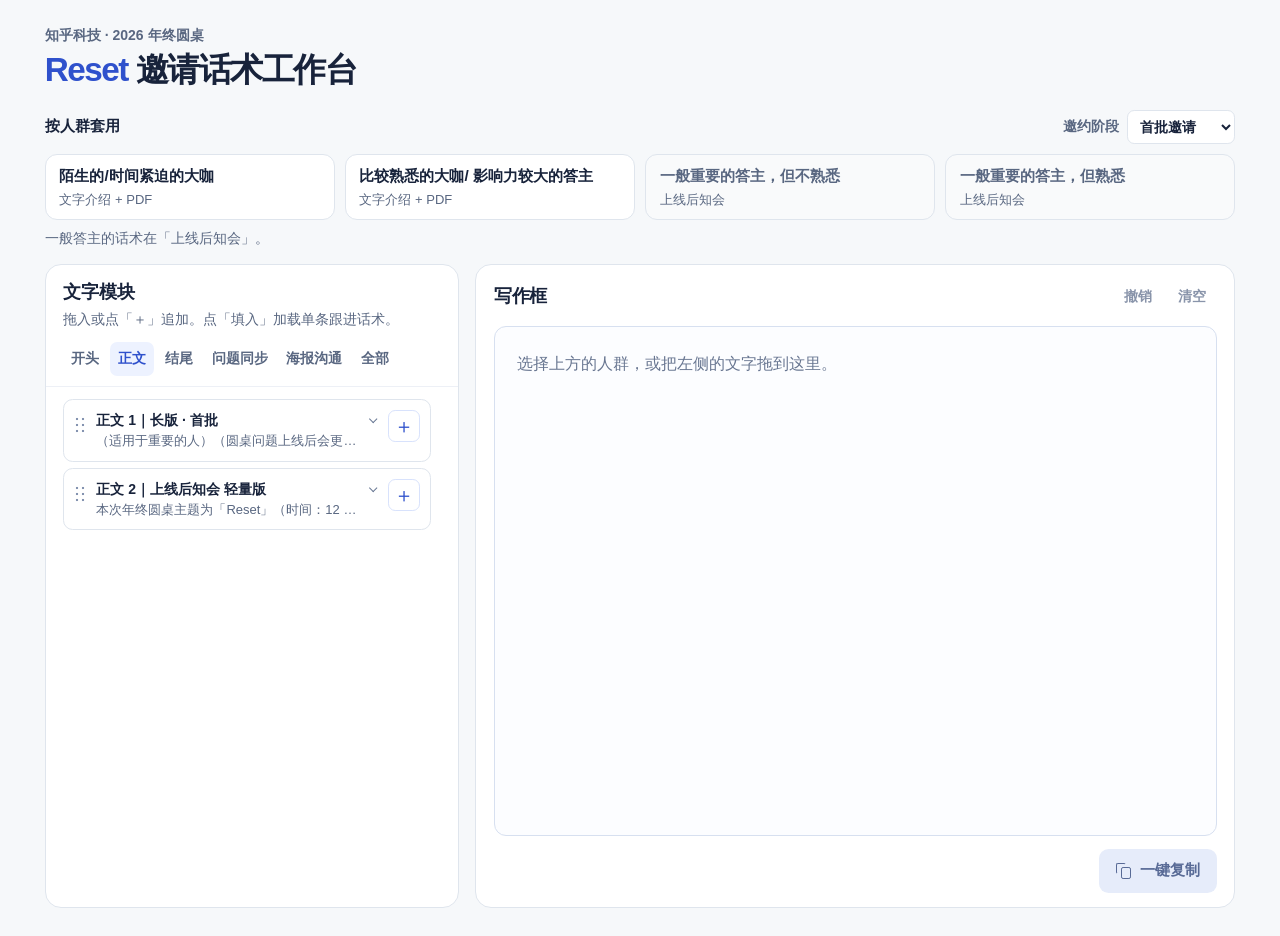
==== commit 62fb7660: "Refresh the Reset workbench stages and follow-up messages" ====
--- a/reset-invitation-studio/index.html
+++ b/reset-invitation-studio/index.html
@@ -10,9 +10,9 @@
       color-scheme: light;
       font-family: Inter, -apple-system, BlinkMacSystemFont, "PingFang SC", "Microsoft YaHei", "Noto Sans CJK SC", sans-serif;
       color: #18233b;
-      background: #f1f4f9;
+      background: #f6f8fa;
       --muted: #596781;
-      --border: #dce3ef;
+      --border: #dfe5ed;
       --accent: #2f51cc;
       --accent-light: #edf2ff;
       --white: #fff;
@@ -25,7 +25,7 @@
       min-width: 18rem;
       min-height: 100vh;
       margin: 0;
-      background: radial-gradient(ellipse at 10% 0%, #e4ebfc, transparent 44rem), #f1f4f9;
+      background: #f6f8fa;
     }
 
     h1, h2, h3, p { margin: 0; }
@@ -42,7 +42,7 @@
     .workspace {
       max-width: 88rem;
       margin-inline: auto;
-      padding: clamp(1.5rem, 3vw, 2.75rem) clamp(1rem, 3.5vw, 3.25rem) 2.5rem;
+      padding: clamp(1.125rem, 2.1vw, 1.875rem) clamp(1rem, 3.5vw, 3rem) 1.75rem;
     }
 
     .event-name {
@@ -53,7 +53,7 @@
     }
 
     h1 {
-      font-size: clamp(1.75rem, 3.1vw, 2.55rem);
+      font-size: clamp(1.65rem, 2.6vw, 2.1rem);
       font-weight: 750;
       line-height: 1.16;
       letter-spacing: -0.045em;
@@ -61,7 +61,7 @@
 
     h1 span { color: var(--accent); }
 
-    .presets { margin-block: 1.75rem 1.25rem; }
+    .presets { margin-block: 1.25rem 1rem; }
 
     .preset-header {
       display: flex;
@@ -74,7 +74,7 @@
     .presets h2 { font-size: 0.9375rem; }
 
     .batch-help {
-      margin-top: 0.2rem;
+      margin-top: 0.5rem;
       color: var(--muted);
       font-size: 0.875rem;
       line-height: 1.45;
@@ -106,8 +106,8 @@
     }
 
     .preset {
-      min-height: 4.75rem;
-      padding: 0.75rem 0.95rem;
+      min-height: 4.125rem;
+      padding: 0.625rem 0.85rem;
       border: 1px solid var(--border);
       border-radius: 0.75rem;
       background: var(--white);
@@ -116,12 +116,12 @@
     }
 
     .preset:hover:not(:disabled) { border-color: #9aaddf; }
-    .preset:disabled { opacity: 0.6; }
+    .preset:disabled { background: #f9fafb; }
+    .preset:disabled .preset-name { color: var(--muted); }
 
     .preset[aria-pressed="true"] {
       border-color: var(--accent);
       background: var(--accent-light);
-      box-shadow: inset 0 0 0 1px var(--accent);
     }
 
     .preset-name {
@@ -148,15 +148,14 @@
     .panel {
       display: flex;
       flex-direction: column;
-      height: clamp(32rem, calc(100dvh - 17.75rem), 49rem);
+      height: clamp(31rem, calc(100dvh - 16rem), 49rem);
       min-width: 0;
       border: 1px solid var(--border);
       border-radius: 1rem;
       background: var(--white);
-      box-shadow: 0 6px 22px #263d6a08;
-    }
-
-    .panel-header { padding: 1.125rem 1.25rem 0.85rem; }
+    }
+
+    .panel-header { padding: 0.9rem 1.1rem 0.75rem; }
 
     .panel-header h2 {
       font-size: 1.125rem;
@@ -174,8 +173,8 @@
     .module-filters {
       display: flex;
       flex-wrap: wrap;
-      gap: 0.35rem;
-      padding: 0 1.25rem 0.75rem;
+      gap: 0.2rem;
+      padding: 0 1.1rem 0.65rem;
       border-bottom: 1px solid #edf0f6;
     }
 
@@ -190,6 +189,7 @@
       font-weight: 600;
     }
 
+    .filter { padding-inline: 0.425rem; }
     .filter:hover, .editor-action:hover:not(:disabled) { background: #f2f5fb; }
 
     .filter[aria-pressed="true"] {
@@ -203,10 +203,11 @@
       overflow-y: auto;
       overscroll-behavior-y: contain;
       scrollbar-gutter: stable;
-      padding: 0.75rem 0.8rem 1rem 1.25rem;
-    }
-
-    .module-group + .module-group { margin-top: 1.1rem; }
+      padding: 0.75rem 0.75rem 1rem 1.1rem;
+    }
+
+    .module-list[data-view="all"] .module-group + .module-group { margin-top: 1.1rem; }
+    .module-list:not([data-view="all"]) .module-group h3 { display: none; }
 
     .module-group h3 {
       margin-bottom: 0.45rem;
@@ -221,14 +222,15 @@
       align-items: start;
       gap: 0.625rem;
       padding: 0.625rem;
-      border: 1px solid #e3e9f4;
+      border: 1px solid var(--border);
       border-radius: 0.6rem;
-      background: #f9faff;
+      background: var(--white);
       cursor: grab;
     }
 
     .module-card + .module-card { margin-top: 0.375rem; }
-    .module-card:hover { border-color: #aebaDF; }
+    .module-card:hover { border-color: #aebadf; }
+    .standalone-module { grid-template-columns: 0.75rem minmax(0, 1fr) auto; }
     .module-card.is-dragging { opacity: 0.55; cursor: grabbing; }
 
     .grip {
@@ -286,6 +288,19 @@
 
     .module-note { margin-top: 0.35rem; }
 
+    .group-note {
+      margin-bottom: 0.65rem;
+      border: 1px solid var(--border);
+      border-radius: 0.55rem;
+      padding: 0.5rem 0.65rem;
+      color: var(--muted);
+      font-size: 0.875rem;
+      line-height: 1.55;
+    }
+
+    .group-note summary { cursor: pointer; font-weight: 600; }
+    .group-note p { margin-top: 0.35rem; }
+
     .module-reminder, .draft-reminder {
       padding: 0.55rem 0.7rem;
       border: 1px solid #efd9ab;
@@ -298,7 +313,7 @@
     }
 
     .module-reminder { margin-top: 0.4rem; }
-    .draft-reminder { margin: 0 1.25rem 0.625rem; }
+    .draft-reminder { margin: 0 1.1rem 0.625rem; }
 
     .module-text {
       margin-top: 0.4rem;
@@ -323,6 +338,13 @@
       line-height: 1;
     }
 
+    .standalone-module .add-button {
+      width: auto;
+      padding-inline: 0.55rem;
+      font-size: 0.8125rem;
+      font-weight: 600;
+    }
+
     .add-button:hover { background: var(--accent-light); }
 
     .compose-header {
@@ -340,7 +362,7 @@
       display: flex;
       flex: 1;
       min-height: 0;
-      margin: 0 1.25rem;
+      margin: 0 1.1rem;
       border: 1px solid #d7e0f0;
       border-radius: 0.75rem;
       background: #fcfdff;
@@ -393,7 +415,7 @@
       align-items: center;
       justify-content: space-between;
       gap: 0.75rem;
-      padding: 0.9rem 1.25rem 1rem;
+      padding: 0.8rem 1.1rem 0.9rem;
     }
 
     .feedback { color: #38558f; font-size: 0.875rem; line-height: 1.45; }
@@ -467,35 +489,35 @@
 
     <section class="presets" aria-labelledby="presets-title">
       <div class="preset-header">
-        <div>
-          <h2 id="presets-title">按人群套用</h2>
-          <p class="batch-help" id="batch-help" hidden>圆桌页结尾可选第一批或第二批。</p>
-        </div>
+        <h2 id="presets-title">按人群套用</h2>
         <label class="batch-picker">
-          邀约批次
-          <select id="release-batch">
-            <option value="early">提前批</option>
-            <option value="first" selected>第一批</option>
-            <option value="second">第二批</option>
+          邀约阶段
+          <select id="release-batch" aria-describedby="batch-help">
+            <option value="first" selected>首批邀请</option>
+            <option value="live">上线后知会</option>
+            <option value="second">第二批邀请</option>
           </select>
         </label>
       </div>
       <div class="preset-grid" id="presets"></div>
+      <p class="batch-help" id="batch-help" hidden></p>
     </section>
 
     <div class="studio">
       <section class="panel" aria-labelledby="modules-title">
         <header class="panel-header">
           <h2 id="modules-title">文字模块</h2>
-          <p>拖到写作框，或点「＋」追加。</p>
+          <p>拖入或点「＋」追加。点「填入」加载单条跟进话术。</p>
         </header>
         <div class="module-filters" role="group" aria-label="筛选文字模块">
-          <button class="filter" type="button" data-filter="all" aria-pressed="true">全部</button>
           <button class="filter" type="button" data-filter="opening" aria-pressed="false">开头</button>
-          <button class="filter" type="button" data-filter="body" aria-pressed="false">正文</button>
+          <button class="filter" type="button" data-filter="body" aria-pressed="true">正文</button>
           <button class="filter" type="button" data-filter="ending" aria-pressed="false">结尾</button>
+          <button class="filter" type="button" data-filter="followup" aria-pressed="false">问题同步</button>
+          <button class="filter" type="button" data-filter="poster" aria-pressed="false">海报沟通</button>
+          <button class="filter" type="button" data-filter="all" aria-pressed="false">全部</button>
         </div>
-        <div class="module-list" id="module-list"></div>
+        <div class="module-list" id="module-list" data-view="body"></div>
       </section>
 
       <section class="panel compose-panel" id="compose-panel" aria-labelledby="compose-title">
@@ -541,11 +563,48 @@
   <script>
     const moduleGroups = [
       { id: 'opening', title: '开头' },
-      { id: 'body', title: '中间正文' },
-      { id: 'ending', title: '结尾引导' },
+      { id: 'body', title: '正文' },
+      { id: 'ending', title: '结尾' },
+      { id: 'followup', title: '问题同步', standalone: true },
+      { id: 'poster', title: '海报沟通', standalone: true, note: '提前批嘉宾（这里是白包子猫理解提前批嘉宾一般是嘉宾里较为大牌的了，后续如果有后几批嘉宾也同样值得做海报，也可以用相同的话术）同意参加后，请各条线的负责人根据嘉宾的重要程度沟通收集信息制作开屏海报。' },
     ];
 
-    const linkedPdfReminder = "❗更换带有超链接的PDF（届时白包子猫会更新PDF，大家注意发的时候换上新的PDF）";
+    const followupGreeting = '老师您好，本次圆桌活动的主推问题已经上线，欢迎您来回答：';
+    const questionTracks = [
+      {
+        id: 'developers', title: '开发者',
+        questions: [
+          '开发者：作为开发者，AI Coding 给你带来了哪些前所未有的经历？',
+          '从「古法编程」走到 AI 时代，你对程序员这份工作的认识发生了哪些变化？',
+        ],
+      },
+      {
+        id: 'embodied', title: '具身智能',
+        questions: [
+          '作为一名科技从业者，如何总结你的 2026？',
+          '2026年，具身真的走向智能了吗？',
+        ],
+      },
+      {
+        id: 'models', title: '大模型',
+        questions: [
+          '作为一名科技从业者，如何总结你的 2026？',
+          '2026 年，大模型是不是发展到头了？还能再发展吗？',
+          '回看年初，Agent 的哪些变化超出了你的预期？明年发展速度会更快吗？',
+        ],
+      },
+      {
+        id: 'researchers', title: '研究者',
+        questions: [
+          '作为一名科技从业者，如何总结你的 2026？',
+          '不看论文数量，你觉得自己今年最大的成长是什么？',
+        ],
+      },
+    ];
+    const questionSections = questionTracks.map(track =>
+      ['【' + track.title + '】', ...track.questions.map(question => '· ' + question)].join('\n')
+    );
+    const questionReminder = '发送前补上对应的问题链接。';
 
     const modules = [
       {
@@ -565,9 +624,8 @@
         text: 'XX 好！知乎科技今年的年终圆桌马上启动了，来问问你今年有没有兴趣一起参与。',
       },
       {
-        id: 'body-1-early', group: 'body', title: '正文 1｜核心全包版 · 提前批',
-        note: '（针对重要人群，不点开附件也能做决定）',
-        timing: '（问题上线前）',
+        id: 'body-1', group: 'body', title: '正文 1｜长版 · 首批',
+        note: '（适用于重要的人）（圆桌问题上线后会更新新的话术）',
         text: `本次的圆桌是「Reset」，希望邀请一线研究者和从业者，共同回顾这一年的经历与判断。去年的年终策划累计产生了 12w+ 互动、1000w+ 全网曝光。
 为了不占用您太多时间，核心信息整理如下：
 活动时间：2026 年 12 月 8 日 起
@@ -581,70 +639,83 @@
 您将获得的平台支持：圆桌主页嘉宾席、精选至年度专题、官方账号及外媒矩阵的强力传播，以及站内专属流量扶持。`,
       },
       {
-        id: 'body-1', group: 'body', title: '正文 1｜核心全包版 · 第一批/第二批',
-        note: '（针对重要人群，不点开附件也能做决定）',
-        earlyVariant: 'body-1-early',
-        text: `本次的圆桌是「Reset」，希望邀请一线研究者和从业者，共同回顾这一年的经历与判断。去年的年终策划累计产生了 12w+ 互动、1000w+ 全网曝光。
-为了不占用您太多时间，核心信息整理如下：
-活动时间：2026 年 12 月 8 日 起
-可参考的讨论方向：
-· 个人感受：总结你的 2026，聊聊这一年的真实体感与关键选择；
-· 行业变化：分享您这一年对 AI 行业「潮起潮落」的观察与思考；
-· 专业判断：聊聊您对当下格局变化中的取舍和思考。
-参与方式：
-您可以从以下几个重点问题中挑选您感兴趣的作答：
-（待更新超链接）
-此外，也欢迎提出一个您认为值得行业继续探讨的新问题，我们也会针对您提出的优质问题进行重点运营。
-您将获得的平台支持：圆桌主页嘉宾席、精选至年度专题、官方账号及外媒矩阵的强力传播，以及站内专属流量扶持。`,
-      },
-      {
-        id: 'body-2', group: 'body', title: '正文 2｜轻量引导版',
-        note: '（针对一般重要人群）',
+        id: 'body-2', group: 'body', title: '正文 2｜上线后知会 轻量版',
         text: `本次年终圆桌主题为「Reset」（时间：12 月 8 日起），围绕个人感受、行业变化、专业判断三个方向，邀请科技从业者一起复盘 2026。
 参与方式很灵活，您可以挑选圆桌里感兴趣的问题作答，或者自己发起新问题都可以（篇幅不限）。优质内容会获得圆桌首页露出、官方流量扶持、超赞包奖励，以及知乎官号和外部矩阵的传播推荐。`,
       },
       {
-        id: 'ending-pdf-early', group: 'ending', title: '结尾 1｜配PDF · 提前批',
-        note: '（适用：重要 + 熟悉大咖 / 一般重要 + 不熟悉答主）',
-        timing: '（在圆桌问题提出之前）',
-        reminder: "❗需要在问题提出之后回溯「提前批」发出邀请的人，同步问题链接",
+        id: 'ending-pdf-first', group: 'ending', title: '结尾 1｜配PDF · 首批',
+        note: '（重要的人）',
+        reminder: '❗需要在问题提出之后回溯发出邀请的人，同步问题链接',
         text: `完整的邀请函和往期参考放在附件 PDF 里了，供您参考。如果您提前有了灵感，也可以先按自己的节奏准备内容；正式的问题链接会在圆桌上线后第一时间同步给您，届时直接发布即可。
 
 为了赶上我们第一波的集中宣发排期，如果您有兴趣参与，希望尽量能在 12 月 14 日前完成发布；发布后把回答链接同步给我就好，我这边好及时为您安排圆桌收录、流量扶持和相关资源推介。`,
       },
       {
-        id: 'ending-pdf-first', group: 'ending', title: '结尾 1｜配PDF · 第一批',
-        note: '（适用：重要 + 熟悉大咖 / 一般重要 + 不熟悉答主）',
-        timing: '（在圆桌问题提出之后）',
-        reminder: linkedPdfReminder,
-        text: `完整的邀请函和往期参考放在附件 PDF 里了，供您参考
-为了赶上我们第一波的集中宣发排期，如果您有兴趣参与，希望您尽量能在 12 月 14 日前完成发布；发布后把链接同步给我就好，我这边好及时为您安排圆桌收录、流量扶持和相关资源推介等。`,
-      },
-      {
         id: 'ending-pdf-second', group: 'ending', title: '结尾 1｜配PDF · 第二批',
-        note: '（适用：重要 + 熟悉大咖 / 一般重要 + 不熟悉答主）',
-        reminder: linkedPdfReminder,
+        note: '（重要的人）',
         text: `完整的邀请函和往期参考放在附件 PDF 里了，供您参考。
 如果您有兴趣参与，希望尽量能在 12 月 21日前完成发布；发布后把链接同步给我就好，我这边好及时为您安排圆桌收录、流量扶持和相关资源推介等。`,
       },
       {
-        id: 'ending-roundtable-first', group: 'ending', title: '结尾2｜配圆桌页 · 第一批',
-        note: '（适用：一般重要 + 熟悉答主）',
-        text: `具体的问题列表直接看圆桌页就行：[圆桌链接]。有想聊的题尽量在 12 月 14 号前发出来哈～发完记得把链接发我，我好第一时间帮你安排圆桌收录、流量扶持和相关资源推介哦`,
-      },
-      {
-        id: 'ending-roundtable-second', group: 'ending', title: '结尾2｜配圆桌页 · 第二批',
-        note: '（适用：一般重要 + 熟悉答主）',
-        text: `具体的问题列表直接看圆桌页就行：[圆桌链接]。有想聊的题尽量在 12 月 21 号前发出来哈～发完记得把链接发我，我好第一时间帮你安排圆桌收录、流量扶持和相关资源推介哦`,
+        id: 'ending-roundtable-live', group: 'ending', title: '结尾2｜上线后知会 不重要的人',
+        reminder: '发送前补上圆桌链接。',
+        text: '具体的问题列表直接看圆桌页就行：[圆桌链接]。有想聊的题尽量在 12 月 18号前发出来哈～发完记得把链接发我，我好第一时间帮你安排圆桌收录、流量扶持和相关资源推介哦',
+      },
+      {
+        id: 'followup-all', group: 'followup', title: '主推问题｜全部方向',
+        note: '问题上线后同步相关链接',
+        reminder: questionReminder,
+        text: [followupGreeting, ...questionSections].join('\n\n'),
+      },
+      ...questionTracks.map((track, index) => ({
+        id: 'followup-' + track.id,
+        group: 'followup',
+        title: '主推问题｜' + track.title,
+        reminder: questionReminder,
+        preview: track.questions[0],
+        text: [followupGreeting, questionSections[index]].join('\n\n'),
+      })),
+      {
+        id: 'poster-consent', group: 'poster', title: '海报沟通｜询问授权',
+        text: '活动期间我们想为您定制一张专属的活动开屏海报，届时开屏海报也会跳转到您的相关回答上，为您的回答带来曝光~不知道您这边是否方便授权支持？',
+      },
+      {
+        id: 'poster-details', group: 'poster', title: '海报沟通｜收集信息',
+        note: '（如同意）',
+        text: `好嘞，感谢老师支持！麻烦您有空时发我以下几项信息，我这边同步给设计同学制作，成稿后会第一时间发您确认：
+
+· 署名方式：姓名 / 常用昵称
+· 头衔 / 简介：用于海报展示的职务或身份介绍
+· 所属机构：机构名称（选填）
+· 个人照片：1 张清晰、可公开使用的个人照（半身或正脸尤佳）`,
       },
     ];
 
     const presets = [
-      { name: '陌生的/时间紧迫的大咖', channel: '文字介绍 + PDF', modules: ['opening-a', 'body-1'], ending: 'ending-pdf' },
-      { name: '比较熟悉的大咖/ 影响力较大的答主', channel: '文字介绍+ PDF', modules: ['opening-b', 'body-1'], ending: 'ending-pdf' },
-      { name: '一般重要的答主，但不熟悉', channel: '文字介绍', modules: ['opening-c', 'body-2'] },
-      { name: '一般重要的答主，但熟悉', channel: '文字介绍+圆桌页面', modules: ['opening-d', 'body-2'], ending: 'ending-roundtable' },
+      { name: '陌生的/时间紧迫的大咖', audience: 'important', opening: 'opening-a' },
+      { name: '比较熟悉的大咖/ 影响力较大的答主', audience: 'important', opening: 'opening-b' },
+      { name: '一般重要的答主，但不熟悉', audience: 'general', opening: 'opening-c' },
+      { name: '一般重要的答主，但熟悉', audience: 'general', opening: 'opening-d' },
     ];
+
+    const batchTemplates = {
+      first: {
+        important: { modules: ['body-1', 'ending-pdf-first'], channel: '文字介绍 + PDF' },
+      },
+      live: {
+        important: { modules: ['followup-all'], channel: '同步主推问题', standalone: true },
+        general: { modules: ['body-2', 'ending-roundtable-live'], channel: '文字介绍+圆桌页面' },
+      },
+      second: {
+        important: { modules: ['body-2', 'ending-pdf-second'], channel: '文字介绍 + PDF' },
+      },
+    };
+
+    const batchHelpText = {
+      first: '一般答主的话术在「上线后知会」。',
+      second: '第二批暂用轻量版正文，长版待更新。',
+    };
 
     const editor = document.getElementById('editor');
     const editorFrame = document.getElementById('editor-frame');
@@ -670,11 +741,13 @@
     function updateControls(message = '') {
       for (const button of presetList.children) {
         const index = Number(button.dataset.preset);
-        const ending = presets[index].ending;
+        const template = batchTemplates[selectedBatch][presets[index].audience];
         button.setAttribute('aria-pressed', String(index === activePreset));
-        button.disabled = Boolean(ending && !modulesById.has(ending + '-' + selectedBatch));
+        button.disabled = !template;
+        button.querySelector('.preset-channel').textContent = template?.channel ?? '上线后知会';
       }
-      batchHelp.hidden = selectedBatch !== 'early';
+      batchHelp.textContent = batchHelpText[selectedBatch] ?? '';
+      batchHelp.hidden = !batchHelp.textContent;
       draftReminder.textContent = activeReminder;
       draftReminder.hidden = !activeReminder;
       undoButton.disabled = previousDraft === null;
@@ -703,31 +776,26 @@
       if (editor.value && !editor.value.endsWith('\n\n')) {
         separator = editor.value.endsWith('\n') ? '\n' : '\n\n';
       }
-      const reminder = module.group === 'ending' ? module.reminder ?? '' : activeReminder;
+      const reminder = module.reminder ?? (module.group === 'ending' ? '' : activeReminder);
       changeDraft(editor.value + separator + module.text, activePreset, '已追加' + module.title.split('｜')[0], { reminder });
       editor.setSelectionRange(editor.value.length, editor.value.length);
       editor.scrollTop = editor.scrollHeight;
     }
 
     function getPresetDraft(preset, batch) {
-      const ending = preset.ending && modulesById.get(preset.ending + '-' + batch);
-      if (preset.ending && !ending) return null;
-
-      const paragraphs = preset.modules.map(id => {
-        const module = modulesById.get(id);
-        return batch === 'early' && module.earlyVariant
-          ? modulesById.get(module.earlyVariant).text
-          : module.text;
-      });
-      if (ending) paragraphs.push(ending.text);
-      return { text: paragraphs.join('\n\n'), reminder: ending?.reminder ?? '' };
-    }
-
-    function selectPreset(index) {
-      const draft = getPresetDraft(presets[index], selectedBatch);
-      if (!draft) return;
-
-      changeDraft(draft.text, index, '已填入对应话术', { reminder: draft.reminder });
+      const template = batchTemplates[batch][preset.audience];
+      if (!template) return null;
+
+      const ids = template.standalone ? template.modules : [preset.opening, ...template.modules];
+      const parts = ids.map(id => modulesById.get(id));
+      return {
+        text: parts.map(module => module.text).join('\n\n'),
+        reminder: parts.find(module => module.reminder)?.reminder ?? '',
+      };
+    }
+
+    function fillDraft(draft, preset = null) {
+      changeDraft(draft.text, preset, '已填入话术', { reminder: draft.reminder ?? '' });
       editor.setSelectionRange(0, 0);
       editor.scrollTop = 0;
       if (window.matchMedia('(max-width: 56rem)').matches) {
@@ -735,11 +803,16 @@
       }
     }
 
+    function selectPreset(index) {
+      const draft = getPresetDraft(presets[index], selectedBatch);
+      if (draft) fillDraft(draft, index);
+    }
+
     releaseBatch.addEventListener('change', () => {
       const previousBatch = selectedBatch;
       selectedBatch = releaseBatch.value;
       const preset = presets[activePreset];
-      const nextDraft = preset?.ending ? getPresetDraft(preset, selectedBatch) : null;
+      const nextDraft = preset ? getPresetDraft(preset, selectedBatch) : null;
       if (!nextDraft) {
         updateControls();
         return;
@@ -751,7 +824,7 @@
         return;
       }
 
-      changeDraft(nextDraft.text, activePreset, '已切换邀约批次', {
+      changeDraft(nextDraft.text, activePreset, '已切换邀约阶段', {
         reminder: nextDraft.reminder,
         batchToRestore: previousBatch,
       });
@@ -768,7 +841,6 @@
       name.className = 'preset-name';
       name.textContent = preset.name;
       channel.className = 'preset-channel';
-      channel.textContent = preset.channel;
       button.append(name, channel);
       button.addEventListener('click', () => selectPreset(index));
       presetList.append(button);
@@ -780,18 +852,30 @@
       const heading = document.createElement('h3');
       section.className = 'module-group';
       section.dataset.group = group.id;
+      section.hidden = moduleList.dataset.view !== 'all' && moduleList.dataset.view !== group.id;
       heading.textContent = group.title;
       section.append(heading);
+
+      if (group.note) {
+        const notice = document.createElement('details');
+        const label = document.createElement('summary');
+        const content = document.createElement('p');
+        notice.className = 'group-note';
+        label.textContent = '开屏海报制作说明';
+        content.textContent = group.note;
+        notice.append(label, content);
+        section.append(notice);
+      }
 
       for (const module of modules.filter(item => item.group === group.id)) {
         const card = cardTemplate.content.firstElementChild.cloneNode(true);
         const note = card.querySelector('.module-note');
         const addButton = card.querySelector('.add-button');
         card.querySelector('.module-title').textContent = module.title;
-        card.querySelector('.module-snippet').textContent = module.timing ?? module.text.split('\n')[0];
+        card.querySelector('.module-snippet').textContent = module.note ?? module.preview ?? module.text.split('\n')[0];
         card.querySelector('.module-text').textContent = module.text;
         if (module.note) {
-          note.textContent = [module.timing, module.note].filter(Boolean).join(' ');
+          note.textContent = module.note;
           note.hidden = false;
         }
         if (module.reminder) {
@@ -799,9 +883,17 @@
           reminder.textContent = module.reminder;
           reminder.hidden = false;
         }
-        addButton.setAttribute('aria-label', '追加' + module.title);
-        addButton.title = '追加到写作框';
-        addButton.addEventListener('click', () => appendModule(module));
+        if (group.standalone) {
+          card.classList.add('standalone-module');
+          addButton.textContent = '填入';
+          addButton.setAttribute('aria-label', '填入' + module.title);
+          addButton.title = '单独填入写作框';
+          addButton.addEventListener('click', () => fillDraft(module));
+        } else {
+          addButton.setAttribute('aria-label', '追加' + module.title);
+          addButton.title = '追加到写作框';
+          addButton.addEventListener('click', () => appendModule(module));
+        }
         card.addEventListener('dragstart', event => {
           if (event.target !== card) return;
           draggedModule = module;
@@ -823,11 +915,12 @@
     const filters = document.querySelectorAll('[data-filter]');
     for (const filter of filters) {
       filter.addEventListener('click', () => {
+        moduleList.dataset.view = filter.dataset.filter;
         for (const button of filters) {
           button.setAttribute('aria-pressed', String(button === filter));
         }
         for (const group of moduleList.children) {
-          group.hidden = filter.dataset.filter !== 'all' && group.dataset.group !== filter.dataset.filter;
+          group.hidden = moduleList.dataset.view !== 'all' && group.dataset.group !== moduleList.dataset.view;
         }
         moduleList.scrollTop = 0;
       });
